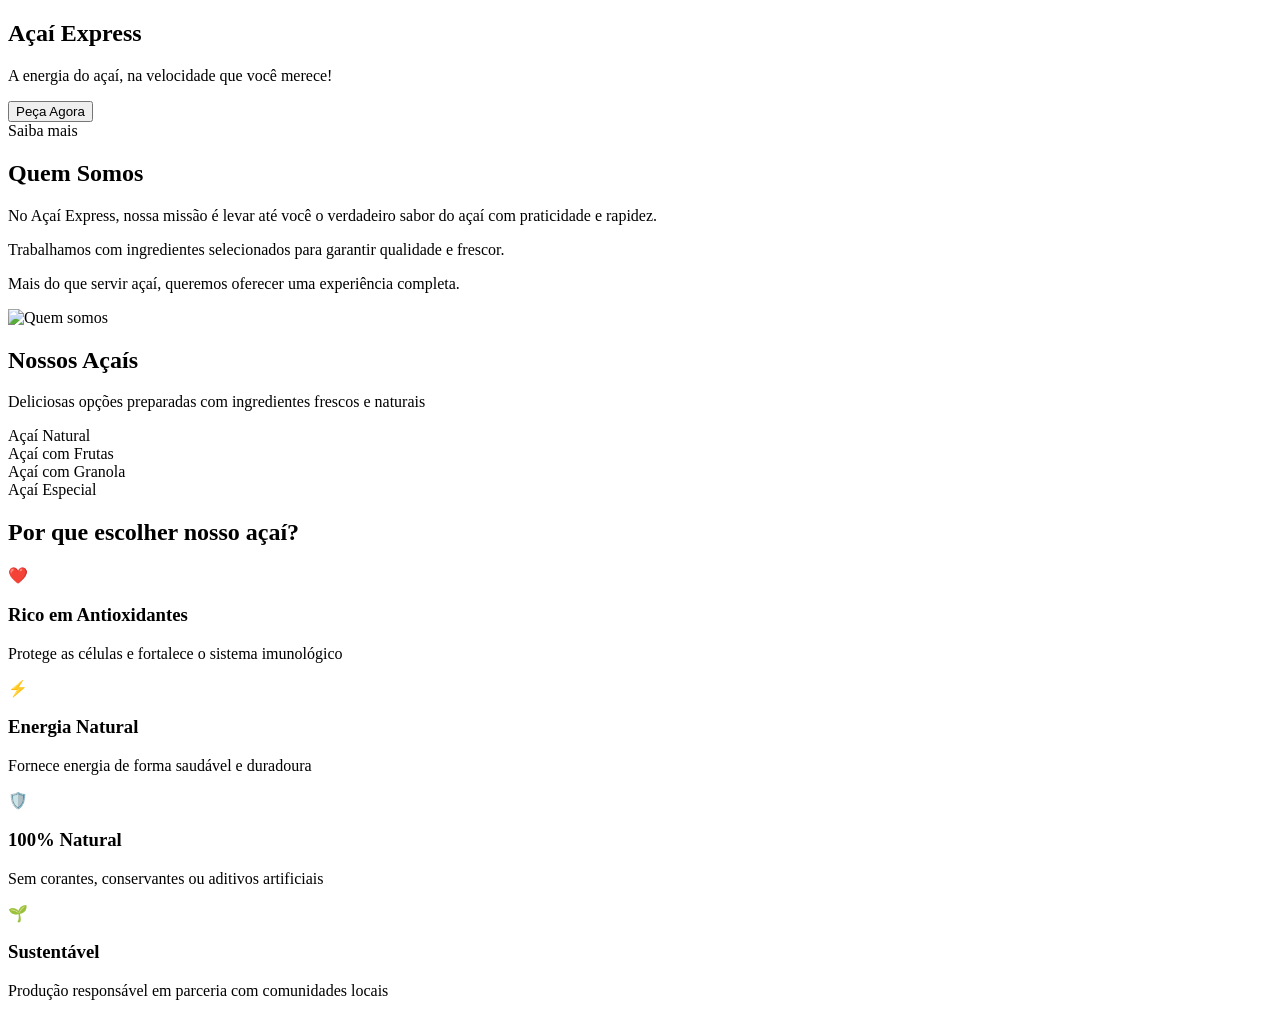
==== frontend/html/index.html @ 87fd7bf4 "reorganização de  frontend" ====
<!DOCTYPE html>
<html lang="pt-br">
<head>
  <meta charset="UTF-8">
  <meta name="viewport" content="width=device-width, initial-scale=1.0">
  <title>Açaí Express</title>
  <link rel="stylesheet" href="style.css">
</head>

<body>

  <!-- HERO -->
  <section class="hero">
    <h1>Açaí Express</h1>
    <p>A energia do açaí, na velocidade que você merece!</p>
    <button onclick="irParaPagina()">Peça Agora</button>

    <!-- SETAS DE SCROLL -->
    <div class="scroll-hint">
      <span>Saiba mais</span>
      <div class="seta"></div>
      <div class="seta"></div>
      <div class="seta"></div>
    </div>
  </section>

  <!-- QUEM SOMOS -->
  <section class="sobre">
    <h2>Quem Somos</h2>
    <div class="conteudo">
      <div class="texto">
        <p>No Açaí Express, nossa missão é levar até você o verdadeiro sabor do açaí com praticidade e rapidez.</p>
        <p>Trabalhamos com ingredientes selecionados para garantir qualidade e frescor.</p>
        <p>Mais do que servir açaí, queremos oferecer uma experiência completa.</p>
      </div>
      <img src="img/quemsomos.jpg" alt="Quem somos">
    </div>
  </section>

  <!-- PRODUTOS -->
  <section class="produtos">
    <h2>Nossos Açaís</h2>
    <p>Deliciosas opções preparadas com ingredientes frescos e naturais</p>
    <div class="cards">
      <div class="card card1"><span>Açaí Natural</span></div>
      <div class="card card2"><span>Açaí com Frutas</span></div>
      <div class="card card3"><span>Açaí com Granola</span></div>
      <div class="card card4"><span>Açaí Especial</span></div>
    </div>
  </section>

  <!-- BENEFÍCIOS -->
  <section class="beneficios">
    <h2>Por que escolher nosso açaí?</h2>
    <div class="beneficios-grid">
      <div class="item">
        <div class="icone">❤️</div>
        <h3>Rico em Antioxidantes</h3>
        <p>Protege as células e fortalece o sistema imunológico</p>
      </div>
      <div class="item">
        <div class="icone">⚡</div>
        <h3>Energia Natural</h3>
        <p>Fornece energia de forma saudável e duradoura</p>
      </div>
      <div class="item">
        <div class="icone">🛡️</div>
        <h3>100% Natural</h3>
        <p>Sem corantes, conservantes ou aditivos artificiais</p>
      </div>
      <div class="item">
        <div class="icone">🌱</div>
        <h3>Sustentável</h3>
        <p>Produção responsável em parceria com comunidades locais</p>
      </div>
    </div>
  </section>

  <script src="main.js"></script>
</body>
</html>
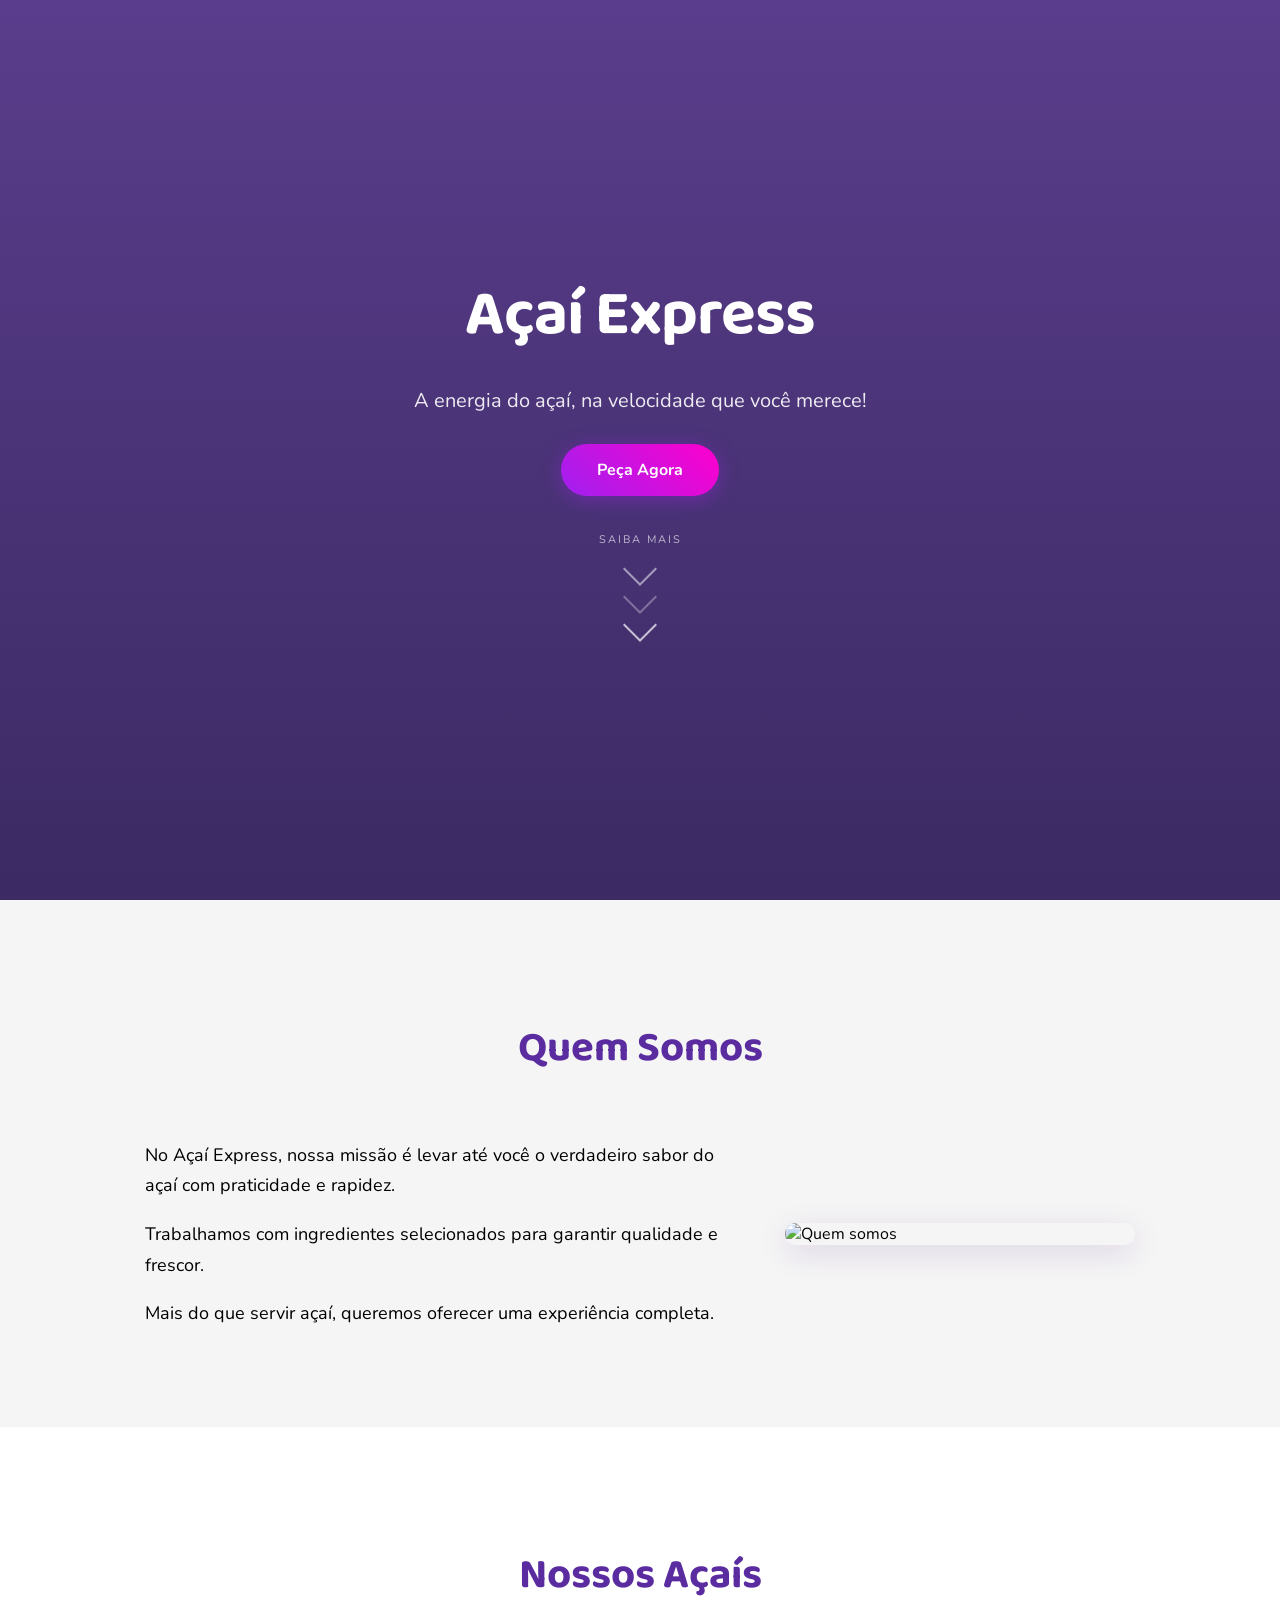
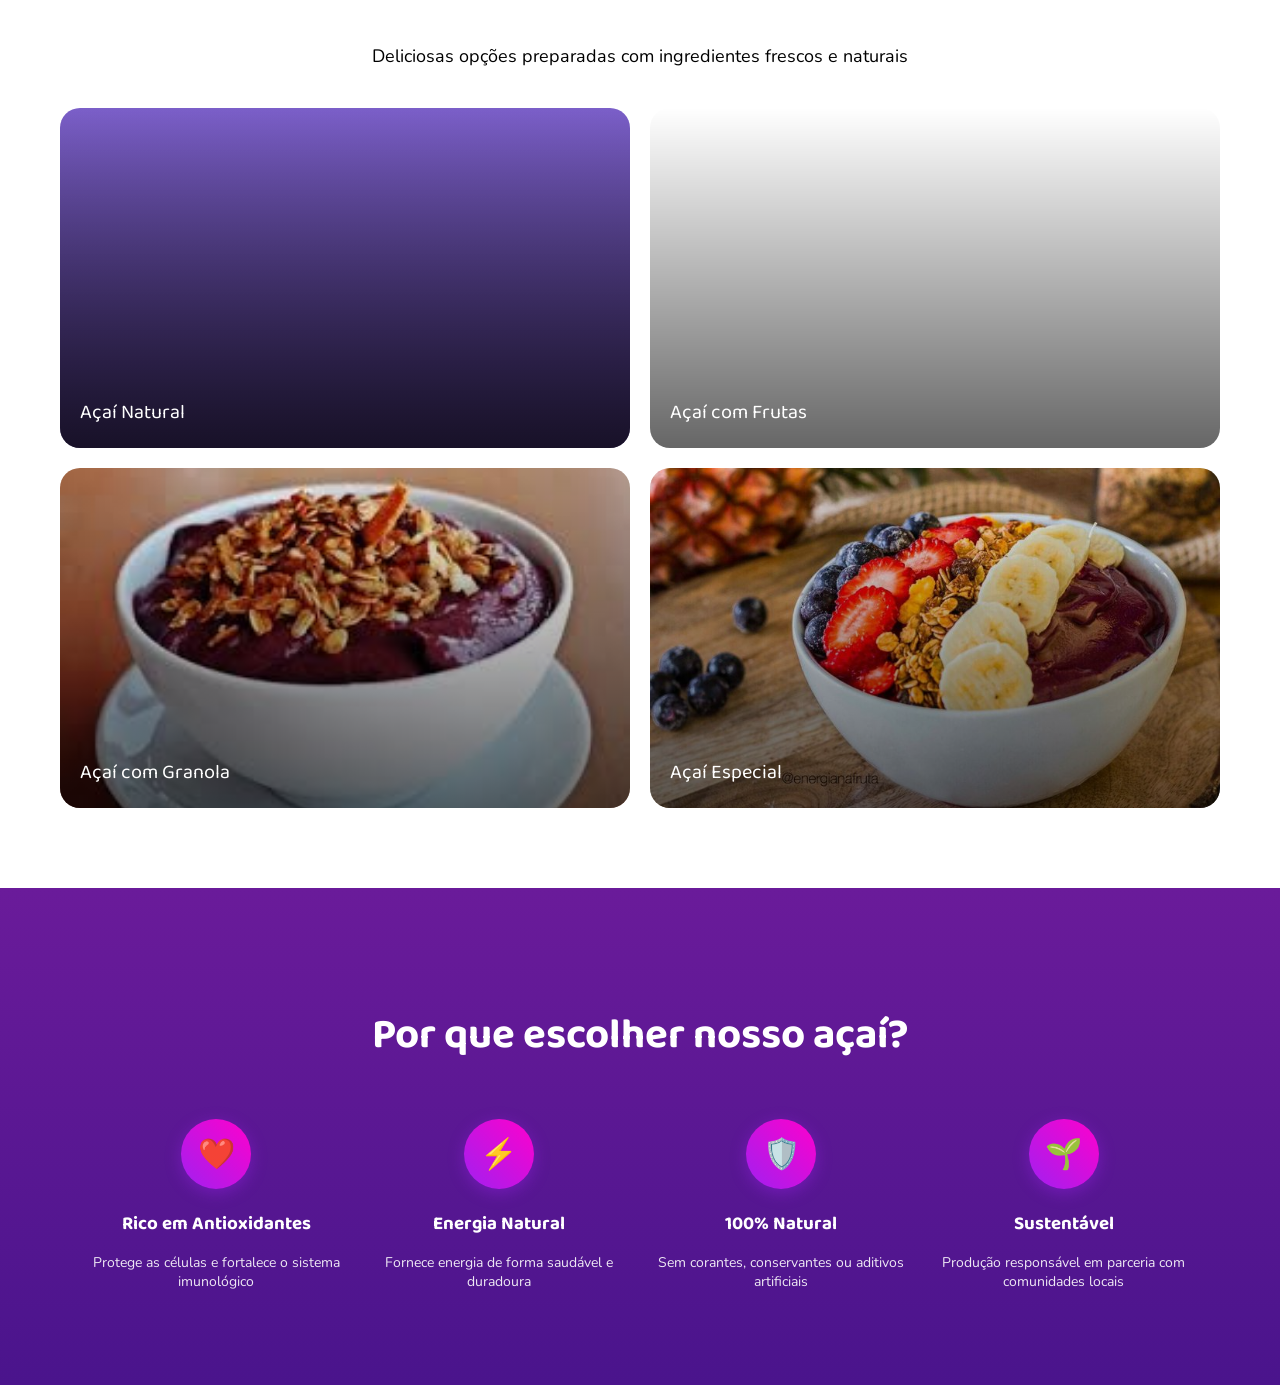
==== commit 142b088c: "Frontend  e arquivos organizados" ====
--- a/frontend/html/index.html
+++ b/frontend/html/index.html
@@ -4,18 +4,14 @@
   <meta charset="UTF-8">
   <meta name="viewport" content="width=device-width, initial-scale=1.0">
   <title>Açaí Express</title>
-  <link rel="stylesheet" href="style.css">
+  <link rel="stylesheet" href="../css/style.css">
 </head>
-
 <body>
 
-  <!-- HERO -->
   <section class="hero">
     <h1>Açaí Express</h1>
     <p>A energia do açaí, na velocidade que você merece!</p>
     <button onclick="irParaPagina()">Peça Agora</button>
-
-    <!-- SETAS DE SCROLL -->
     <div class="scroll-hint">
       <span>Saiba mais</span>
       <div class="seta"></div>
@@ -24,7 +20,6 @@
     </div>
   </section>
 
-  <!-- QUEM SOMOS -->
   <section class="sobre">
     <h2>Quem Somos</h2>
     <div class="conteudo">
@@ -33,11 +28,10 @@
         <p>Trabalhamos com ingredientes selecionados para garantir qualidade e frescor.</p>
         <p>Mais do que servir açaí, queremos oferecer uma experiência completa.</p>
       </div>
-      <img src="img/quemsomos.jpg" alt="Quem somos">
+      <img src="../img/quemsomos.jpg" alt="Quem somos">
     </div>
   </section>
 
-  <!-- PRODUTOS -->
   <section class="produtos">
     <h2>Nossos Açaís</h2>
     <p>Deliciosas opções preparadas com ingredientes frescos e naturais</p>
@@ -49,33 +43,17 @@
     </div>
   </section>
 
-  <!-- BENEFÍCIOS -->
   <section class="beneficios">
     <h2>Por que escolher nosso açaí?</h2>
     <div class="beneficios-grid">
-      <div class="item">
-        <div class="icone">❤️</div>
-        <h3>Rico em Antioxidantes</h3>
-        <p>Protege as células e fortalece o sistema imunológico</p>
-      </div>
-      <div class="item">
-        <div class="icone">⚡</div>
-        <h3>Energia Natural</h3>
-        <p>Fornece energia de forma saudável e duradoura</p>
-      </div>
-      <div class="item">
-        <div class="icone">🛡️</div>
-        <h3>100% Natural</h3>
-        <p>Sem corantes, conservantes ou aditivos artificiais</p>
-      </div>
-      <div class="item">
-        <div class="icone">🌱</div>
-        <h3>Sustentável</h3>
-        <p>Produção responsável em parceria com comunidades locais</p>
-      </div>
+      <div class="item"><div class="icone">❤️</div><h3>Rico em Antioxidantes</h3><p>Protege as células e fortalece o sistema imunológico</p></div>
+      <div class="item"><div class="icone">⚡</div><h3>Energia Natural</h3><p>Fornece energia de forma saudável e duradoura</p></div>
+      <div class="item"><div class="icone">🛡️</div><h3>100% Natural</h3><p>Sem corantes, conservantes ou aditivos artificiais</p></div>
+      <div class="item"><div class="icone">🌱</div><h3>Sustentável</h3><p>Produção responsável em parceria com comunidades locais</p></div>
     </div>
   </section>
 
-  <script src="main.js"></script>
+
+  <script src="../js/main.js"></script>
 </body>
 </html>
--- a/frontend/css/style.css
+++ b/frontend/css/style.css
@@ -0,0 +1,317 @@
+@import url('https://fonts.googleapis.com/css2?family=Baloo+2:wght@700;800&family=Nunito:wght@400;600&display=swap');
+
+:root {
+  --roxo-escuro: #3b2a63;
+  --roxo-medio: #5a3d8c;
+  --roxo-acai: #6a1b9a;
+  --acento: #a020f0;
+  --rosa: #ff00cc;
+}
+
+* { box-sizing: border-box; }
+
+html { scroll-behavior: smooth; }
+
+body {
+  margin: 0;
+  font-family: 'Nunito', sans-serif;
+  overflow-x: hidden;
+  /* CRÍTICO: garante que todas as seções renderizam */
+  display: block;
+}
+
+/* ===================== HERO ===================== */
+.hero {
+  min-height: 100vh;
+  background: linear-gradient(180deg, #5a3d8c, #3b2a63);
+  display: flex;
+  flex-direction: column;
+  justify-content: center;
+  align-items: center;
+  color: white;
+  text-align: center;
+  position: relative;
+  z-index: 1;
+  padding: 40px 20px;
+}
+
+.hero h1 {
+  font-family: 'Baloo 2', cursive;
+  font-size: 64px;
+  margin: 0;
+  letter-spacing: -1px;
+}
+
+.hero p {
+  font-size: 20px;
+  margin: 20px 0 30px;
+  opacity: 0.9;
+}
+
+.hero button {
+  background: linear-gradient(45deg, #a020f0, #ff00cc);
+  border: none;
+  padding: 15px 36px;
+  border-radius: 30px;
+  color: white;
+  cursor: pointer;
+  font-size: 16px;
+  font-family: 'Nunito', sans-serif;
+  font-weight: 700;
+  transition: transform 0.2s, box-shadow 0.2s;
+  box-shadow: 0 4px 20px rgba(160,32,240,0.4);
+}
+
+.hero button:hover {
+  transform: translateY(-2px);
+  box-shadow: 0 8px 28px rgba(160,32,240,0.55);
+}
+
+/* SETAS SCROLL */
+.scroll-hint {
+  display: flex;
+  flex-direction: column;
+  align-items: center;
+  margin-top: 36px;
+  gap: 4px;
+  animation: fadeInHint 1.2s ease 0.8s both;
+}
+
+@keyframes fadeInHint {
+  from { opacity: 0; transform: translateY(-10px); }
+  to   { opacity: 1; transform: translateY(0); }
+}
+
+.scroll-hint span {
+  font-size: 11px;
+  letter-spacing: 2px;
+  text-transform: uppercase;
+  opacity: 0.65;
+  margin-bottom: 6px;
+}
+
+.seta {
+  width: 24px;
+  height: 24px;
+  border-right: 2.5px solid rgba(255,255,255,0.7);
+  border-bottom: 2.5px solid rgba(255,255,255,0.7);
+  transform: rotate(45deg);
+  animation: pulsarSeta 1.4s ease-in-out infinite;
+}
+
+.seta:nth-child(2) { animation-delay: 0.15s; opacity: 0.75; }
+.seta:nth-child(3) { animation-delay: 0.30s; opacity: 0.45; }
+
+@keyframes pulsarSeta {
+  0%, 100% { opacity: 0.9; transform: rotate(45deg) translateY(0); }
+  50%       { opacity: 0.3; transform: rotate(45deg) translateY(4px); }
+}
+
+/* ===================== SOBRE ===================== */
+.sobre {
+  padding: 80px 60px;
+  background: #f5f5f5;
+  position: relative;
+  z-index: 1;
+}
+
+.sobre h2 {
+  text-align: center;
+  color: #5a2ca0;
+  font-family: 'Baloo 2', cursive;
+  font-size: 42px;
+  margin-bottom: 0;
+}
+
+.conteudo {
+  display: flex;
+  gap: 40px;
+  margin-top: 40px;
+  align-items: center;
+  justify-content: center;
+  flex-wrap: wrap;
+}
+
+.conteudo img {
+  width: 350px;
+  border-radius: 20px;
+  box-shadow: 0 8px 30px rgba(90,29,140,0.15);
+}
+
+.texto { max-width: 600px; line-height: 1.7; font-size: 18px; }
+
+/* ===================== PRODUTOS ===================== */
+.produtos {
+  padding: 80px 60px;
+  position: relative;
+  z-index: 1;
+}
+
+.produtos h2 {
+  text-align: center;
+  color: #5a2ca0;
+  font-family: 'Baloo 2', cursive;
+  font-size: 42px;
+}
+
+.produtos > p { text-align: center; margin-bottom: 40px; font-size: 18px; }
+
+.cards {
+  display: grid;
+  grid-template-columns: repeat(2, 1fr);
+  gap: 20px;
+  max-width: 1200px;
+  margin: 0 auto;
+}
+
+.card {
+  height: 340px;
+  border-radius: 20px;
+  display: flex;
+  align-items: flex-end;
+  padding: 20px;
+  color: white;
+  font-size: 20px;
+  font-family: 'Baloo 2', cursive;
+  background-size: cover;
+  background-position: center;
+  position: relative;
+  overflow: hidden;
+  transition: transform 0.25s;
+}
+
+.card:hover { transform: scale(1.02); }
+
+.card::after {
+  content: "";
+  position: absolute;
+  inset: 0;
+  background: linear-gradient(180deg, transparent, rgba(0,0,0,0.6));
+}
+
+.card span { position: relative; z-index: 2; }
+.card1 { background: linear-gradient(180deg, #7b5fc9, #3b2a63); }
+.card2 { background-image: url('../img/card2.png'); }
+.card3 { background-image: url('../img/card3.png'); }
+.card4 { background-image: url('../img/card4.png'); }
+
+/* ===================== BENEFÍCIOS ===================== */
+.beneficios {
+  background: linear-gradient(180deg, #6a1b9a, #4a148c);
+  color: white;
+  padding: 80px 20px;
+  text-align: center;
+  position: relative;
+  z-index: 1;
+}
+
+.beneficios h2 {
+  font-family: 'Baloo 2', cursive;
+  font-size: 42px;
+  margin-bottom: 50px;
+}
+
+.beneficios-grid {
+  display: grid;
+  grid-template-columns: repeat(4, 1fr);
+  gap: 30px;
+  max-width: 1100px;
+  margin: 0 auto;
+}
+
+.item { max-width: 250px; margin: auto; }
+
+.icone {
+  width: 70px;
+  height: 70px;
+  margin: 0 auto 20px;
+  border-radius: 50%;
+  background: linear-gradient(45deg, #a020f0, #ff00cc);
+  display: flex;
+  align-items: center;
+  justify-content: center;
+  font-size: 30px;
+  box-shadow: 0 4px 16px rgba(160,32,240,0.4);
+}
+
+.item h3 { margin-bottom: 10px; font-family: 'Baloo 2', cursive; }
+.item p  { font-size: 14px; opacity: 0.9; }
+
+/* ===================== FOOTER ===================== */
+.footer {
+  background: #1a0a33;
+  color: rgba(255,255,255,0.85);
+  padding: 60px 60px 0;
+}
+
+.footer-inner {
+  display: grid;
+  grid-template-columns: 2fr 1fr 1fr;
+  gap: 40px;
+  max-width: 1100px;
+  margin: 0 auto;
+  padding-bottom: 48px;
+  border-bottom: 1px solid rgba(255,255,255,0.1);
+}
+
+.footer-logo {
+  font-family: 'Baloo 2', cursive;
+  font-size: 1.5rem;
+  color: white;
+  display: block;
+  margin-bottom: 10px;
+}
+
+.footer-brand p {
+  font-size: 0.9rem;
+  opacity: 0.7;
+  margin: 0;
+  line-height: 1.6;
+}
+
+.footer-links h4,
+.footer-contato h4 {
+  font-family: 'Baloo 2', cursive;
+  color: #a020f0;
+  margin: 0 0 14px;
+  font-size: 1rem;
+}
+
+.footer-links a {
+  display: block;
+  color: rgba(255,255,255,0.7);
+  text-decoration: none;
+  margin-bottom: 8px;
+  font-size: 0.9rem;
+  transition: color 0.2s;
+}
+
+.footer-links a:hover { color: #ff00cc; }
+
+.footer-contato p {
+  margin: 0 0 8px;
+  font-size: 0.9rem;
+  opacity: 0.75;
+}
+
+.footer-bottom {
+  text-align: center;
+  padding: 20px 0;
+  font-size: 0.82rem;
+  opacity: 0.45;
+}
+
+/* ===================== RESPONSIVO ===================== */
+@media (max-width: 768px) {
+  .conteudo      { flex-direction: column; text-align: center; }
+  .cards         { grid-template-columns: 1fr; }
+  .beneficios-grid { grid-template-columns: 1fr 1fr; }
+  .hero h1       { font-size: 40px; }
+  .sobre, .produtos { padding: 60px 24px; }
+  .footer        { padding: 40px 24px 0; }
+  .footer-inner  { grid-template-columns: 1fr; gap: 28px; }
+}
+
+@media (max-width: 480px) {
+  .beneficios-grid { grid-template-columns: 1fr; }
+}
